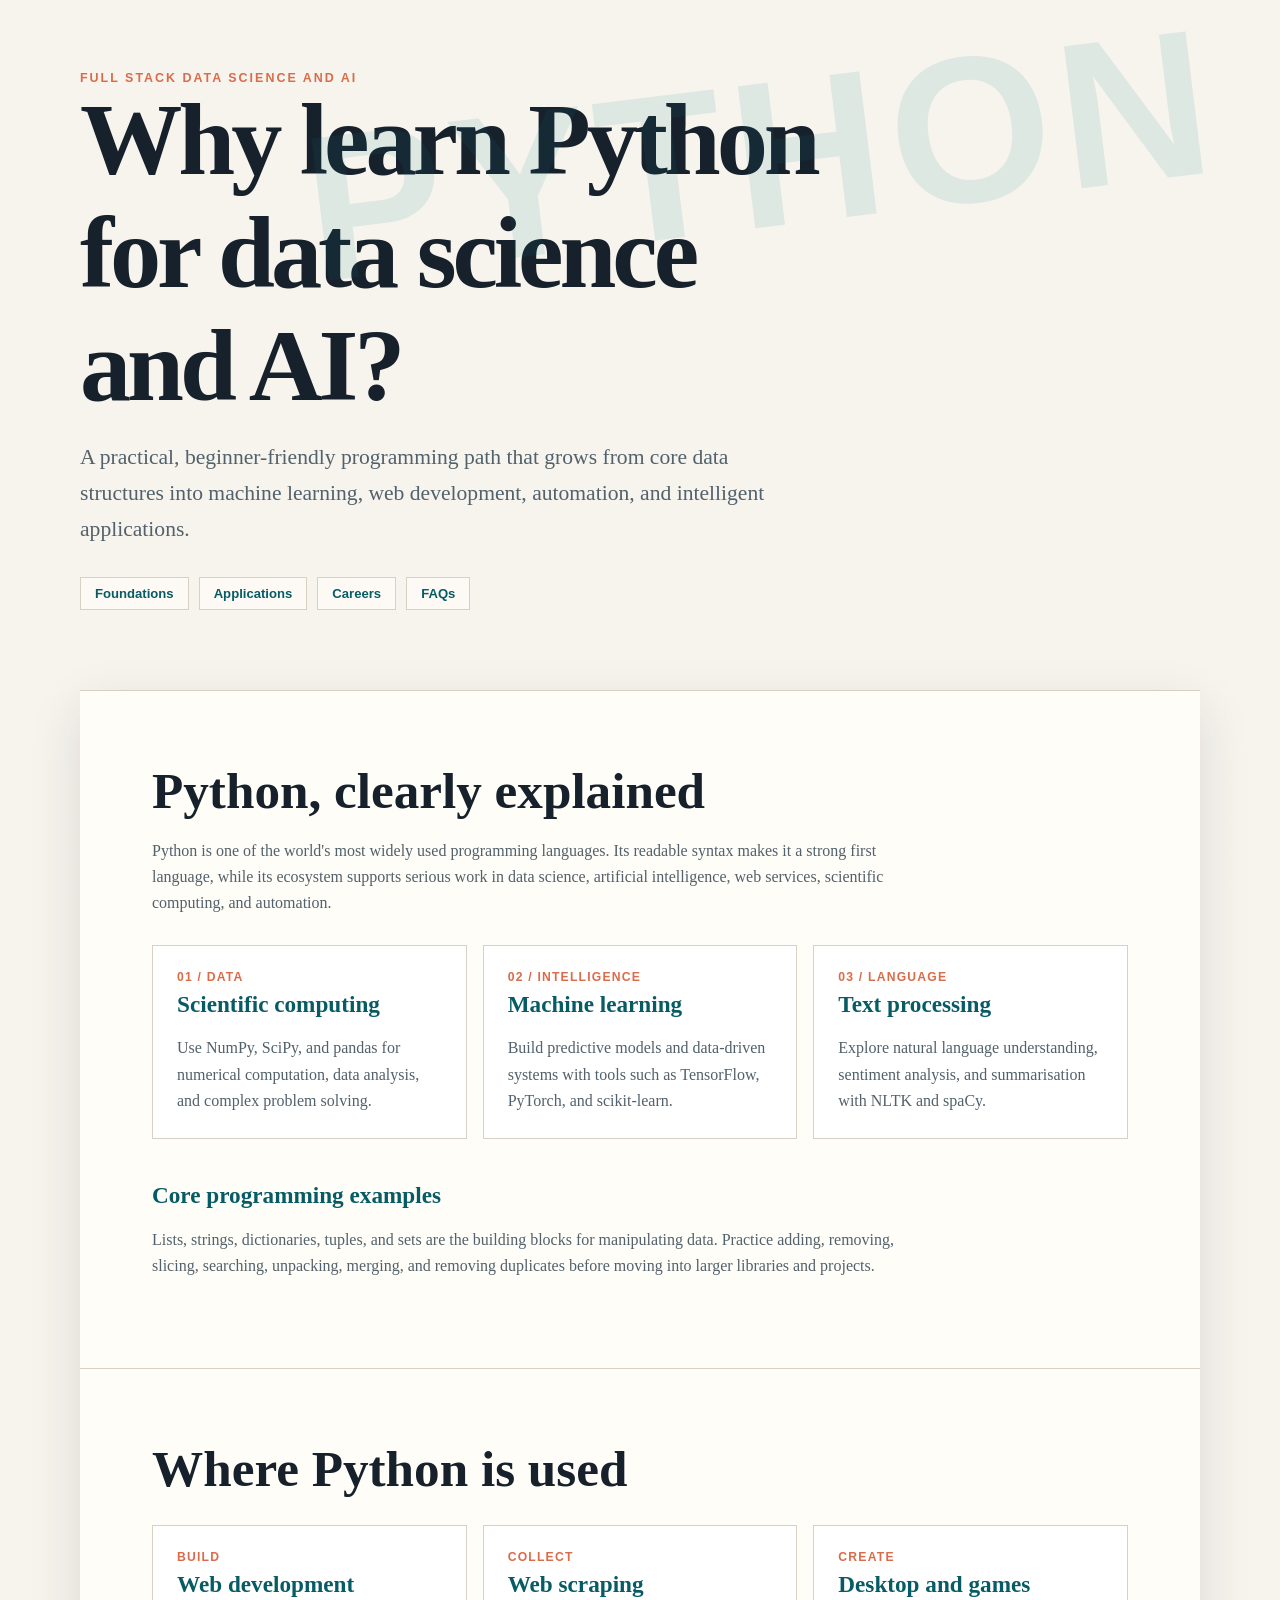
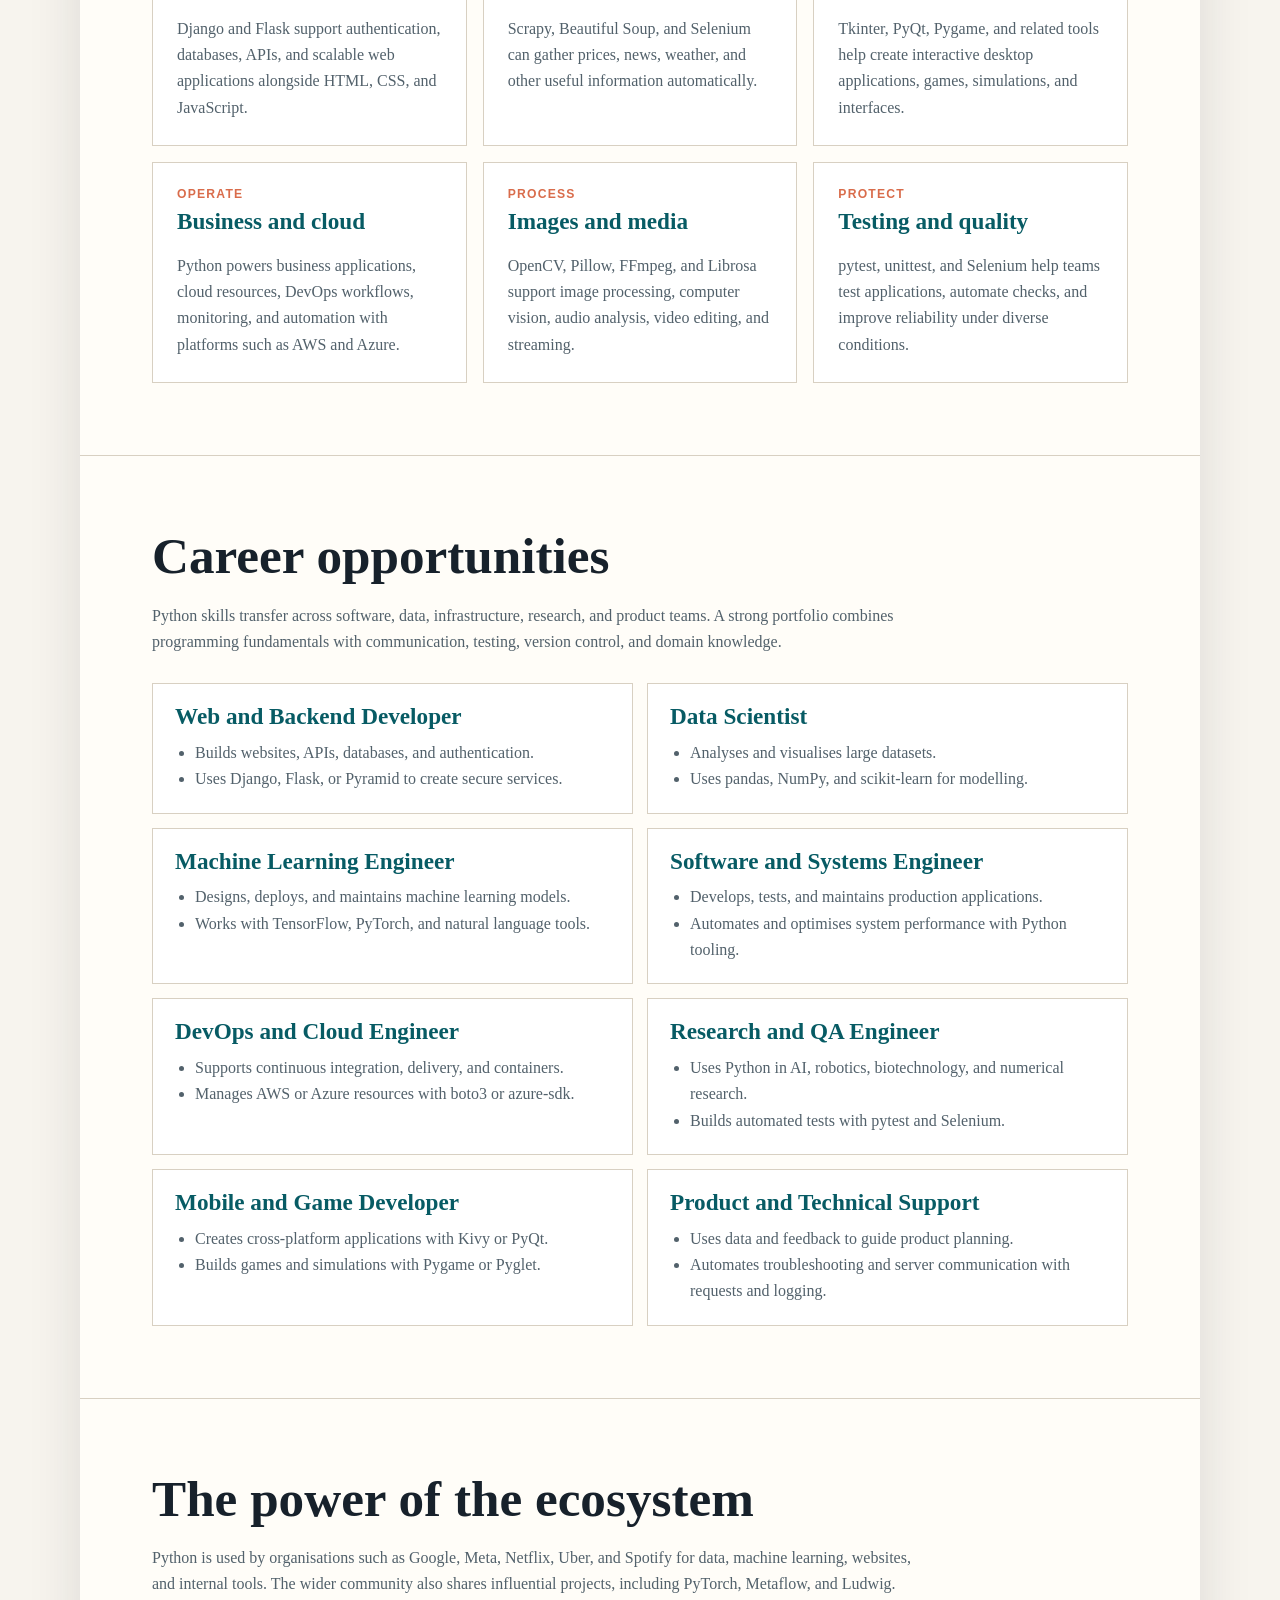
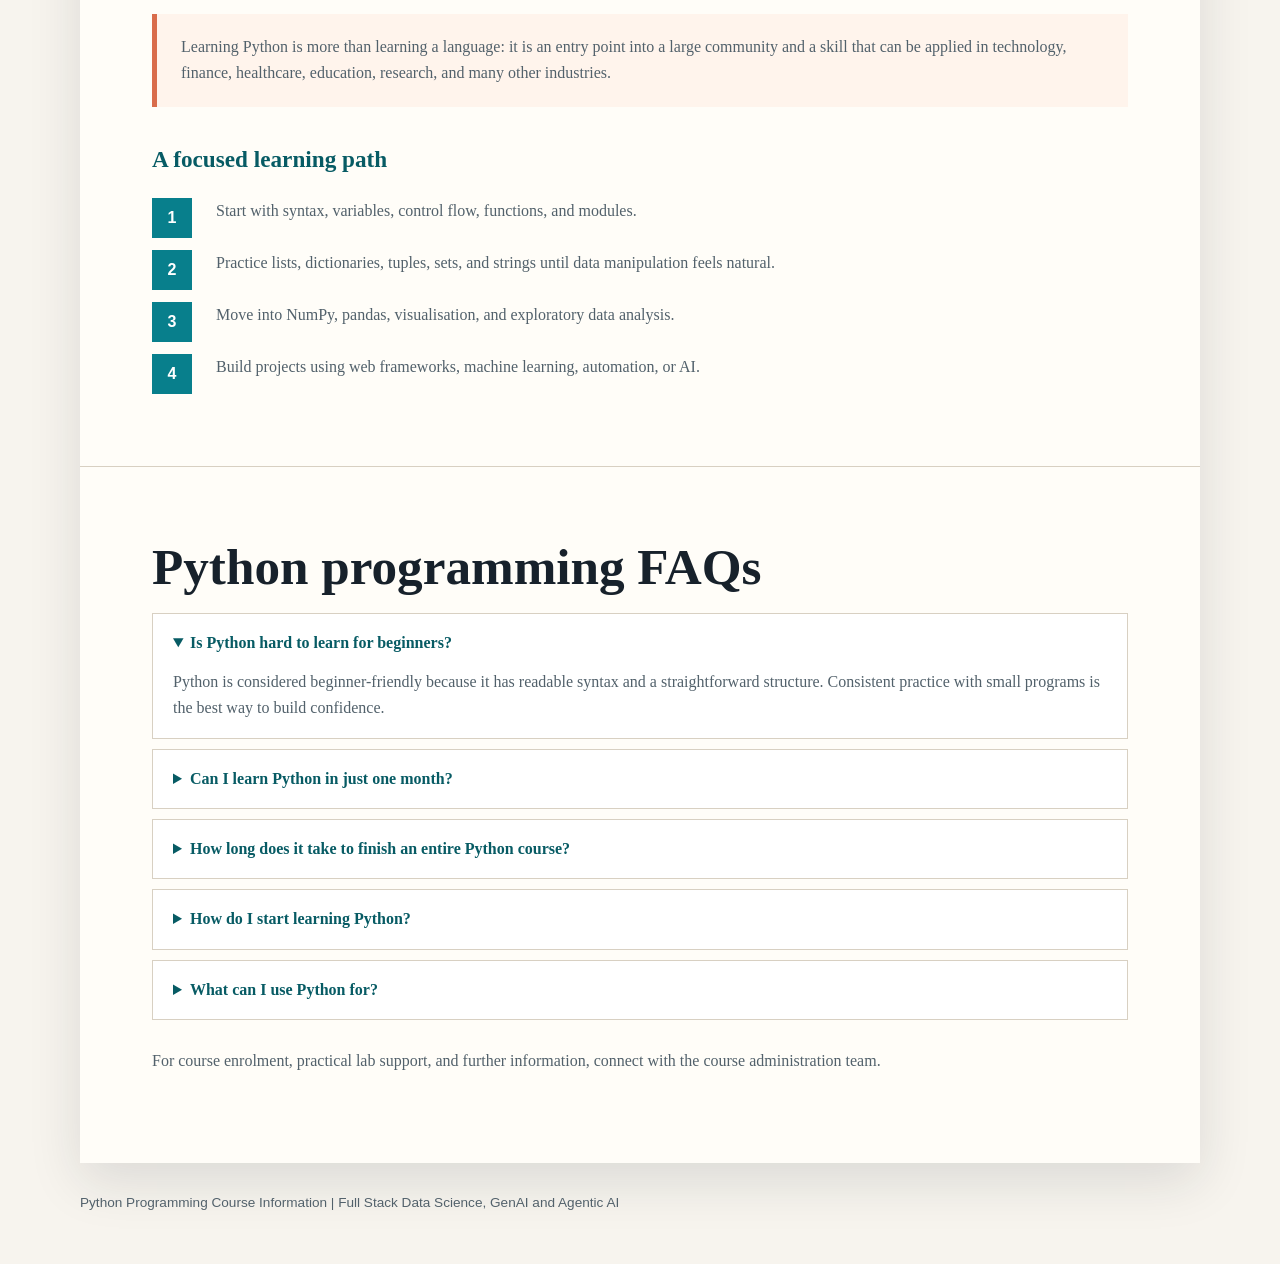
==== docs/info.html @ bd13ff9f "Add initial Jupyter notebook for set operations, update README with course overview, and create cour" ====
<!doctype html>
<html lang="en">
<head>
  <meta charset="utf-8">
  <meta name="viewport" content="width=device-width, initial-scale=1">
  <meta name="description" content="Python programming course overview for data science, machine learning, AI, and software development.">
  <title>Python Programming | Course Information</title>
  <style>
    :root { --ink: #17212b; --muted: #52616b; --paper: #f7f4ee; --surface: #fffdf8; --line: #d8d0c2; --teal: #087f8c; --teal-dark: #075b64; --coral: #d96c4b; --shadow: 0 18px 50px rgba(23, 33, 43, 0.12); }
    * { box-sizing: border-box; }
    html { scroll-behavior: smooth; }
    body { margin: 0; color: var(--ink); background: var(--paper); font-family: Georgia, "Times New Roman", serif; line-height: 1.65; }
    body::before { content: ""; position: fixed; inset: 0; z-index: -1; opacity: 0.38; background-image: linear-gradient(135deg, rgba(8, 127, 140, 0.08) 1px, transparent 1px), linear-gradient(45deg, rgba(217, 108, 75, 0.06) 1px, transparent 1px); background-size: 34px 34px; }
    a { color: var(--teal-dark); }
    .page { width: min(1120px, calc(100% - 32px)); margin: 0 auto; }
    header { min-height: 520px; display: grid; align-items: end; padding: 72px 0 80px; position: relative; }
    header::after { content: "PYTHON"; position: absolute; right: -20px; top: 72px; color: rgba(8, 127, 140, 0.1); font: 900 clamp(5rem, 18vw, 13rem)/0.8 Arial, sans-serif; letter-spacing: 0.04em; transform: rotate(-7deg); pointer-events: none; }
    .eyebrow { color: var(--coral); font: 700 0.78rem/1 Arial, sans-serif; letter-spacing: 0.16em; text-transform: uppercase; }
    h1, h2, h3 { line-height: 1.1; margin: 0 0 18px; }
    h1 { max-width: 760px; font-size: clamp(3.2rem, 8vw, 6.8rem); letter-spacing: -0.04em; }
    h2 { font-size: clamp(2rem, 4vw, 3.3rem); }
    h3 { font-size: 1.45rem; color: var(--teal-dark); }
    .lead { max-width: 700px; margin: 0; color: var(--muted); font-size: clamp(1.1rem, 2vw, 1.35rem); }
    nav { display: flex; flex-wrap: wrap; gap: 10px; margin-top: 30px; position: relative; z-index: 1; }
    nav a { padding: 8px 14px; border: 1px solid var(--line); background: rgba(255, 253, 248, 0.75); text-decoration: none; font: 700 0.82rem Arial, sans-serif; }
    nav a:hover { border-color: var(--teal); color: var(--teal); }
    main { background: var(--surface); box-shadow: var(--shadow); }
    section { padding: clamp(34px, 6vw, 72px); border-top: 1px solid var(--line); }
    .section-intro { max-width: 760px; color: var(--muted); }
    .grid { display: grid; grid-template-columns: repeat(3, 1fr); gap: 16px; margin-top: 28px; }
    .tile, .role, details { border: 1px solid var(--line); background: #fff; }
    .tile { padding: 24px; min-height: 190px; }
    .tile strong { display: block; margin-bottom: 8px; color: var(--coral); font: 700 0.76rem Arial, sans-serif; letter-spacing: 0.1em; text-transform: uppercase; }
    .tile p, .role p { margin: 0; color: var(--muted); }
    .roles { display: grid; grid-template-columns: repeat(2, 1fr); gap: 14px; margin-top: 28px; }
    .role { padding: 20px 22px; }
    .role h3 { margin-bottom: 8px; }
    .role ul { margin: 10px 0 0; padding-left: 20px; color: var(--muted); }
    .steps { counter-reset: step; display: grid; gap: 12px; margin-top: 26px; }
    .step { display: grid; grid-template-columns: 48px 1fr; gap: 16px; align-items: start; }
    .step::before { counter-increment: step; content: counter(step); display: grid; place-items: center; width: 40px; height: 40px; background: var(--teal); color: white; font: 700 1rem Arial, sans-serif; }
    .step p { margin: 0; color: var(--muted); }
    details { margin-top: 10px; padding: 16px 20px; }
    summary { cursor: pointer; color: var(--teal-dark); font-weight: 700; }
    details p { margin: 12px 0 0; color: var(--muted); }
    .callout { border-left: 5px solid var(--coral); padding: 20px 24px; background: #fff4ec; color: var(--muted); }
    footer { padding: 32px 0 54px; color: var(--muted); font: 0.85rem Arial, sans-serif; }
    @media (max-width: 760px) { .page { width: min(100% - 20px, 1120px); } header { min-height: 470px; padding-top: 52px; } header::after { right: -10px; top: 80px; font-size: 5rem; } .grid, .roles { grid-template-columns: 1fr; } section { padding: 34px 24px; } }
  </style>
</head>
<body>
  <div class="page">
    <header>
      <div>
        <div class="eyebrow">Full Stack Data Science and AI</div>
        <h1>Why learn Python for data science and AI?</h1>
        <p class="lead">A practical, beginner-friendly programming path that grows from core data structures into machine learning, web development, automation, and intelligent applications.</p>
        <nav aria-label="Page sections"><a href="#foundations">Foundations</a><a href="#applications">Applications</a><a href="#careers">Careers</a><a href="#faqs">FAQs</a></nav>
      </div>
    </header>
    <main>
      <section id="foundations">
        <h2>Python, clearly explained</h2>
        <p class="section-intro">Python is one of the world's most widely used programming languages. Its readable syntax makes it a strong first language, while its ecosystem supports serious work in data science, artificial intelligence, web services, scientific computing, and automation.</p>
        <div class="grid"><article class="tile"><strong>01 / Data</strong><h3>Scientific computing</h3><p>Use NumPy, SciPy, and pandas for numerical computation, data analysis, and complex problem solving.</p></article><article class="tile"><strong>02 / Intelligence</strong><h3>Machine learning</h3><p>Build predictive models and data-driven systems with tools such as TensorFlow, PyTorch, and scikit-learn.</p></article><article class="tile"><strong>03 / Language</strong><h3>Text processing</h3><p>Explore natural language understanding, sentiment analysis, and summarisation with NLTK and spaCy.</p></article></div>
        <h3 style="margin-top:44px">Core programming examples</h3><p class="section-intro">Lists, strings, dictionaries, tuples, and sets are the building blocks for manipulating data. Practice adding, removing, slicing, searching, unpacking, merging, and removing duplicates before moving into larger libraries and projects.</p>
      </section>
      <section id="applications">
        <h2>Where Python is used</h2>
        <div class="grid"><article class="tile"><strong>Build</strong><h3>Web development</h3><p>Django and Flask support authentication, databases, APIs, and scalable web applications alongside HTML, CSS, and JavaScript.</p></article><article class="tile"><strong>Collect</strong><h3>Web scraping</h3><p>Scrapy, Beautiful Soup, and Selenium can gather prices, news, weather, and other useful information automatically.</p></article><article class="tile"><strong>Create</strong><h3>Desktop and games</h3><p>Tkinter, PyQt, Pygame, and related tools help create interactive desktop applications, games, simulations, and interfaces.</p></article><article class="tile"><strong>Operate</strong><h3>Business and cloud</h3><p>Python powers business applications, cloud resources, DevOps workflows, monitoring, and automation with platforms such as AWS and Azure.</p></article><article class="tile"><strong>Process</strong><h3>Images and media</h3><p>OpenCV, Pillow, FFmpeg, and Librosa support image processing, computer vision, audio analysis, video editing, and streaming.</p></article><article class="tile"><strong>Protect</strong><h3>Testing and quality</h3><p>pytest, unittest, and Selenium help teams test applications, automate checks, and improve reliability under diverse conditions.</p></article></div>
      </section>
      <section id="careers">
        <h2>Career opportunities</h2><p class="section-intro">Python skills transfer across software, data, infrastructure, research, and product teams. A strong portfolio combines programming fundamentals with communication, testing, version control, and domain knowledge.</p>
        <div class="roles"><article class="role"><h3>Web and Backend Developer</h3><ul><li>Builds websites, APIs, databases, and authentication.</li><li>Uses Django, Flask, or Pyramid to create secure services.</li></ul></article><article class="role"><h3>Data Scientist</h3><ul><li>Analyses and visualises large datasets.</li><li>Uses pandas, NumPy, and scikit-learn for modelling.</li></ul></article><article class="role"><h3>Machine Learning Engineer</h3><ul><li>Designs, deploys, and maintains machine learning models.</li><li>Works with TensorFlow, PyTorch, and natural language tools.</li></ul></article><article class="role"><h3>Software and Systems Engineer</h3><ul><li>Develops, tests, and maintains production applications.</li><li>Automates and optimises system performance with Python tooling.</li></ul></article><article class="role"><h3>DevOps and Cloud Engineer</h3><ul><li>Supports continuous integration, delivery, and containers.</li><li>Manages AWS or Azure resources with boto3 or azure-sdk.</li></ul></article><article class="role"><h3>Research and QA Engineer</h3><ul><li>Uses Python in AI, robotics, biotechnology, and numerical research.</li><li>Builds automated tests with pytest and Selenium.</li></ul></article><article class="role"><h3>Mobile and Game Developer</h3><ul><li>Creates cross-platform applications with Kivy or PyQt.</li><li>Builds games and simulations with Pygame or Pyglet.</li></ul></article><article class="role"><h3>Product and Technical Support</h3><ul><li>Uses data and feedback to guide product planning.</li><li>Automates troubleshooting and server communication with requests and logging.</li></ul></article></div>
      </section>
      <section>
        <h2>The power of the ecosystem</h2><p class="section-intro">Python is used by organisations such as Google, Meta, Netflix, Uber, and Spotify for data, machine learning, websites, and internal tools. The wider community also shares influential projects, including PyTorch, Metaflow, and Ludwig.</p><div class="callout">Learning Python is more than learning a language: it is an entry point into a large community and a skill that can be applied in technology, finance, healthcare, education, research, and many other industries.</div>
        <h3 style="margin-top:40px">A focused learning path</h3><div class="steps"><div class="step"><p>Start with syntax, variables, control flow, functions, and modules.</p></div><div class="step"><p>Practice lists, dictionaries, tuples, sets, and strings until data manipulation feels natural.</p></div><div class="step"><p>Move into NumPy, pandas, visualisation, and exploratory data analysis.</p></div><div class="step"><p>Build projects using web frameworks, machine learning, automation, or AI.</p></div></div>
      </section>
      <section id="faqs">
        <h2>Python programming FAQs</h2><details open><summary>Is Python hard to learn for beginners?</summary><p>Python is considered beginner-friendly because it has readable syntax and a straightforward structure. Consistent practice with small programs is the best way to build confidence.</p></details><details><summary>Can I learn Python in just one month?</summary><p>One month is enough to build a foundation with regular practice. Becoming effective across data science, web development, or AI takes continued study and project work.</p></details><details><summary>How long does it take to finish an entire Python course?</summary><p>The time depends on your starting point, weekly practice, and the depth of the projects. Focus on measurable skills and working examples rather than a fixed calendar deadline.</p></details><details><summary>How do I start learning Python?</summary><p>Begin with syntax and core data structures, then run the notebooks in the repository's <code>01-python</code> directory. Progress from guided exercises to small independent projects.</p></details><details><summary>What can I use Python for?</summary><p>You can use Python for data analysis, machine learning, AI, websites, APIs, automation, scraping, desktop apps, games, testing, cloud operations, and scientific research.</p></details><p style="margin-top:28px;color:var(--muted)">For course enrolment, practical lab support, and further information, connect with the course administration team.</p>
      </section>
    </main>
    <footer>Python Programming Course Information | Full Stack Data Science, GenAI and Agentic AI</footer>
  </div>
</body>
</html>
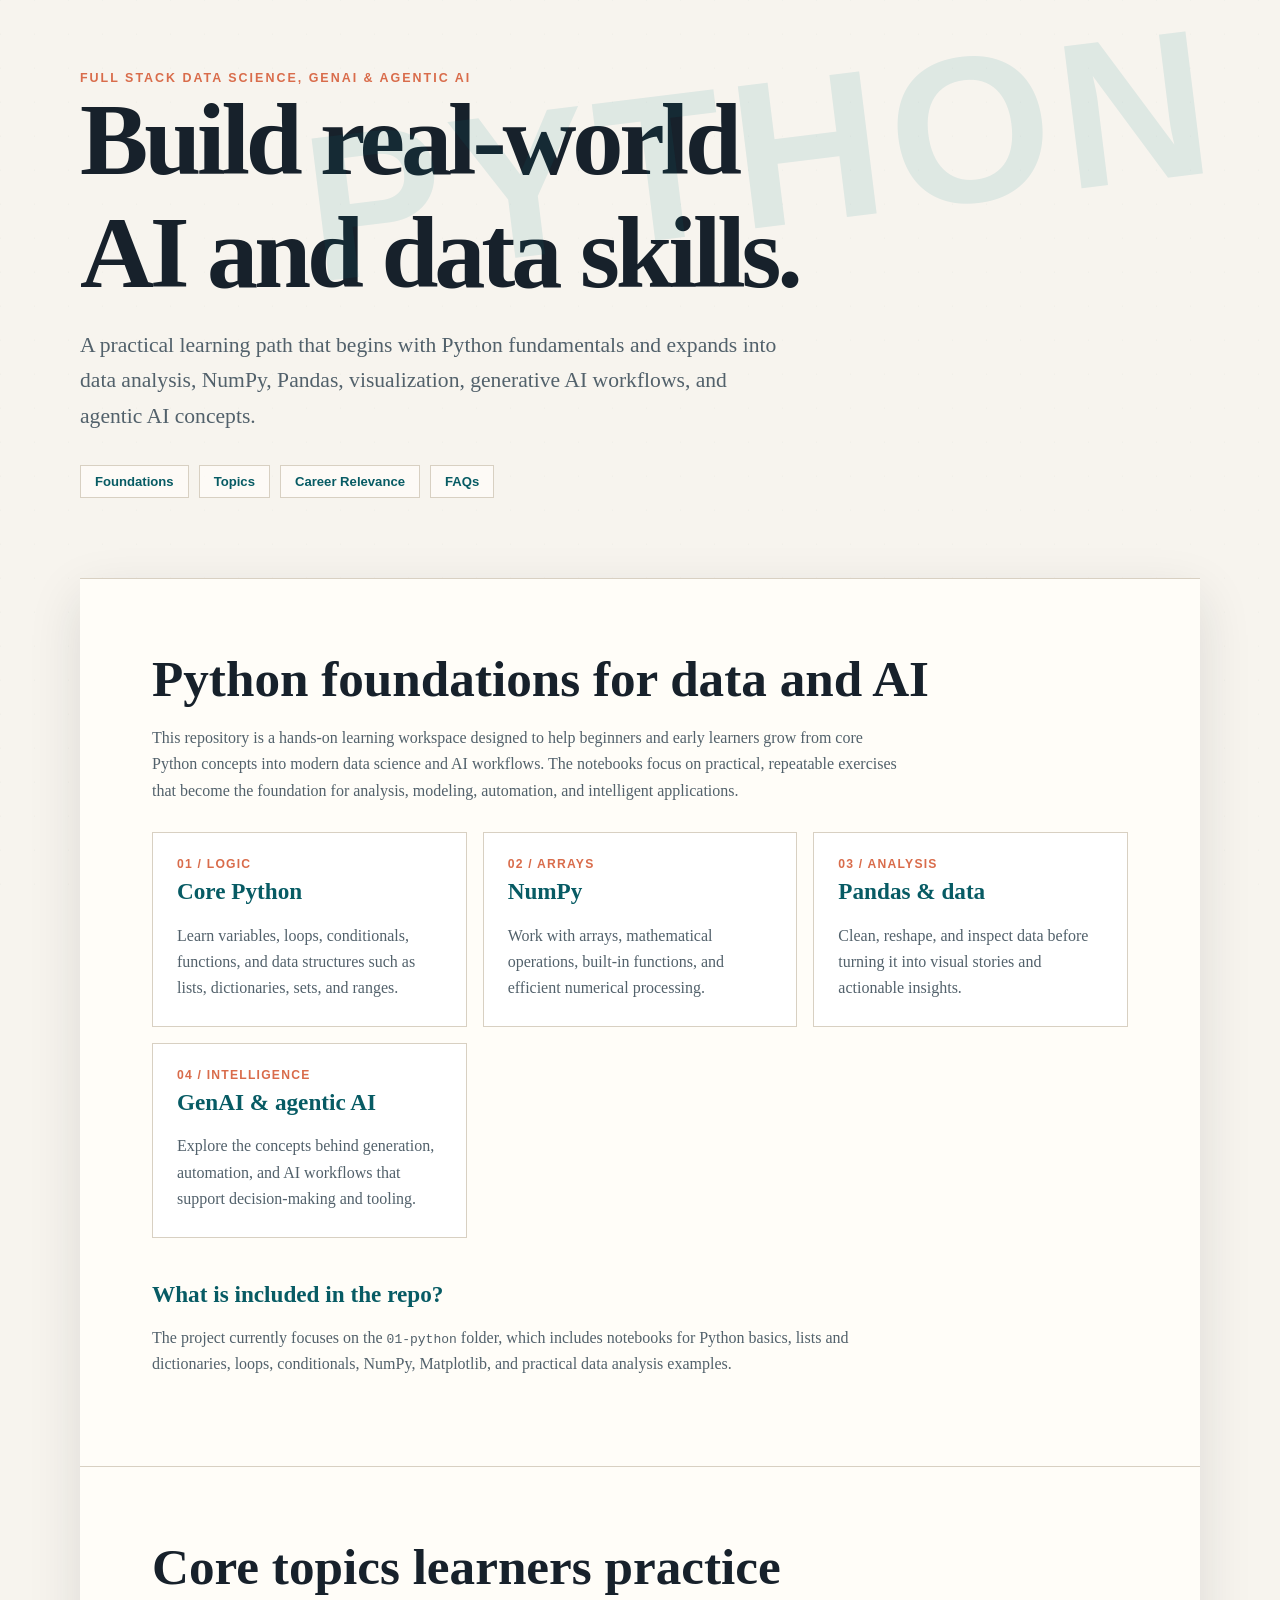
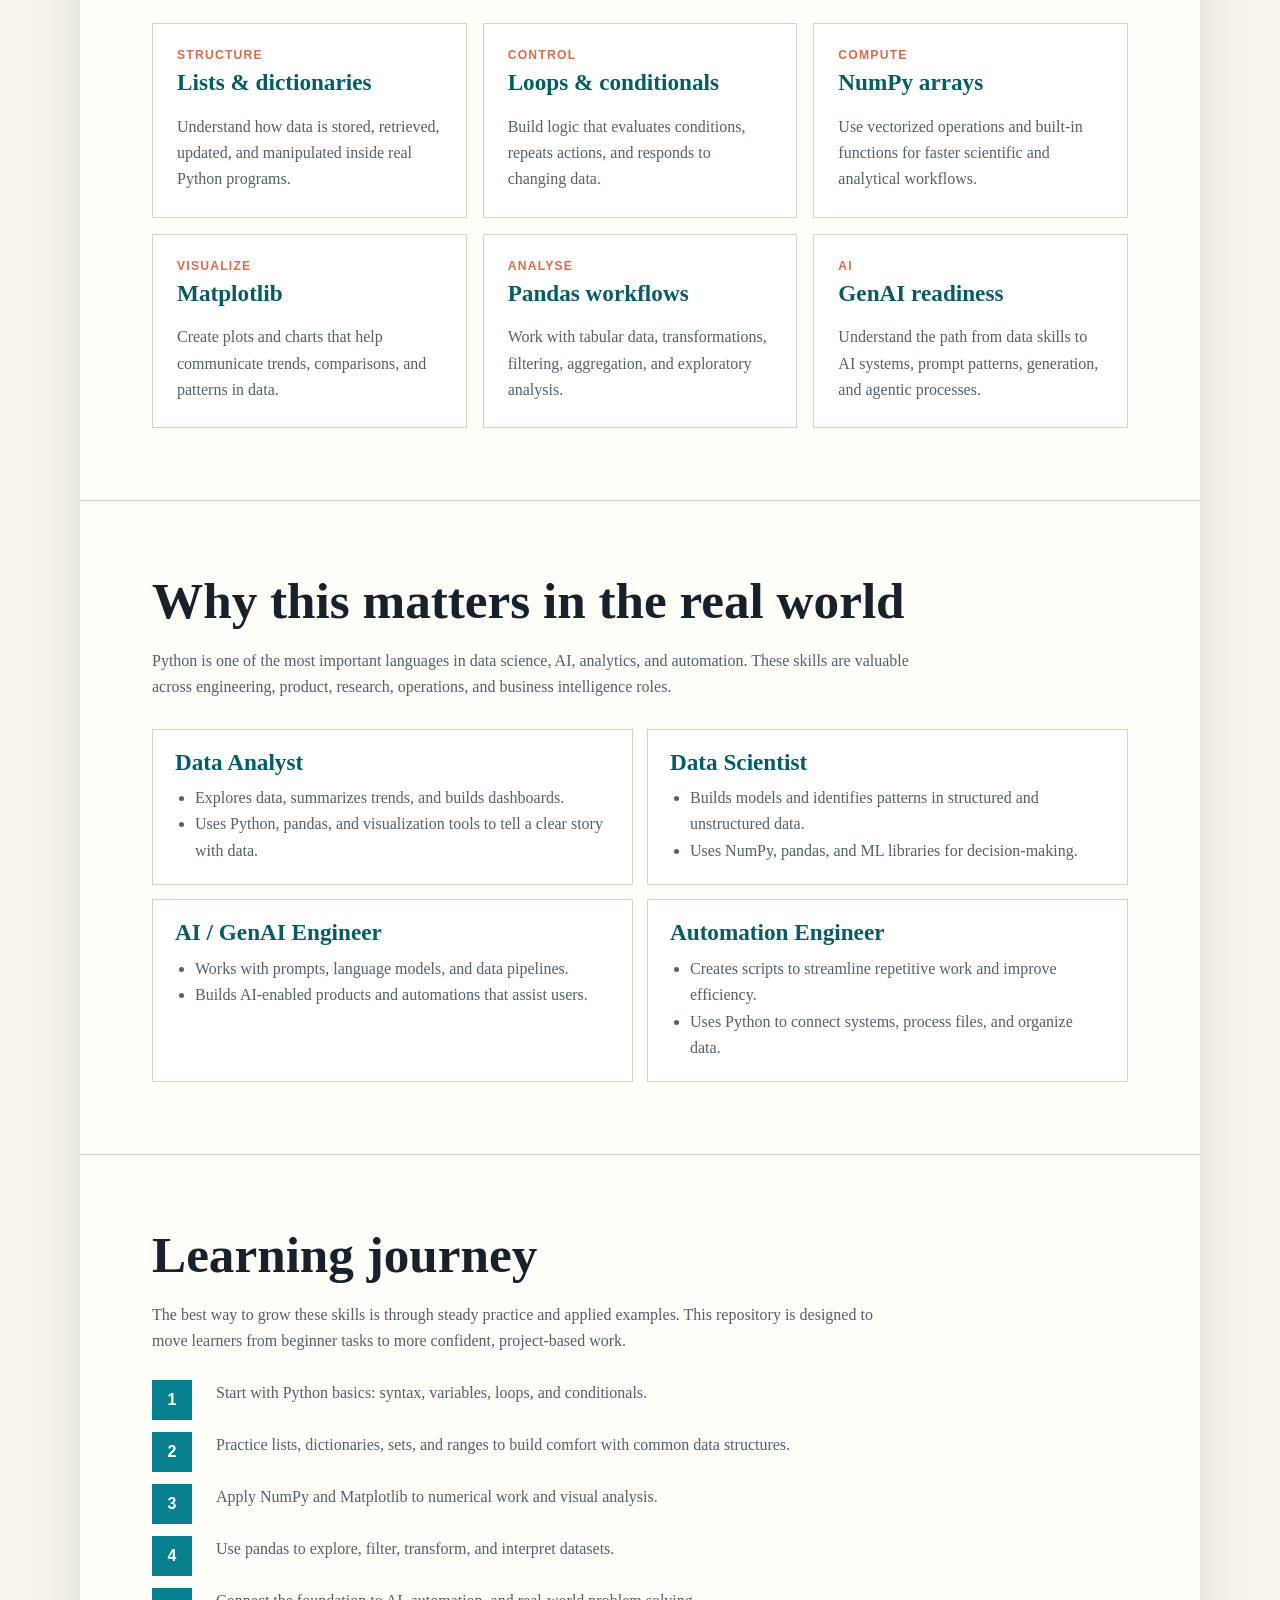
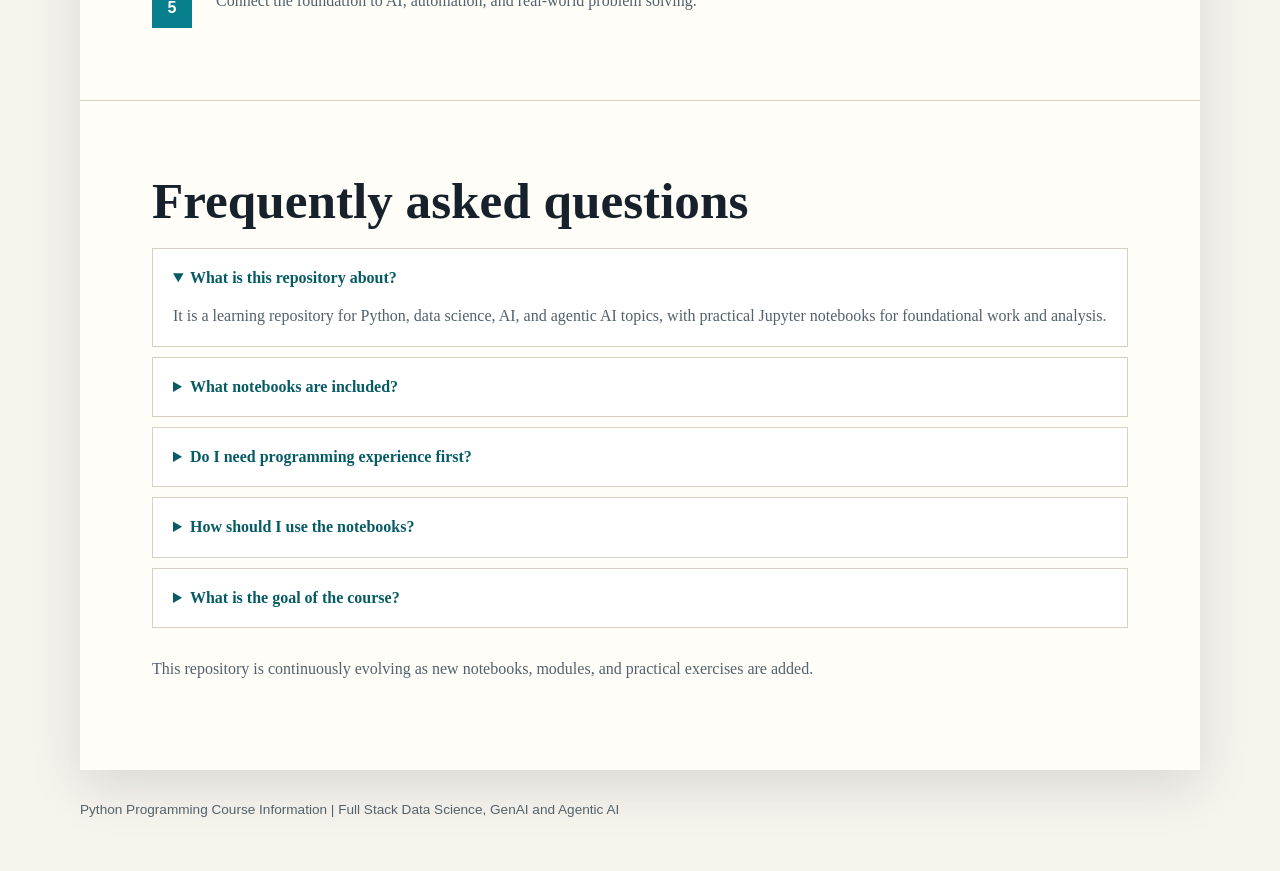
==== commit 289e86df: "Update README and info.html for enhanced clarity on course structure and learning objectives" ====
--- a/docs/info.html
+++ b/docs/info.html
@@ -52,33 +52,65 @@
   <div class="page">
     <header>
       <div>
-        <div class="eyebrow">Full Stack Data Science and AI</div>
-        <h1>Why learn Python for data science and AI?</h1>
-        <p class="lead">A practical, beginner-friendly programming path that grows from core data structures into machine learning, web development, automation, and intelligent applications.</p>
-        <nav aria-label="Page sections"><a href="#foundations">Foundations</a><a href="#applications">Applications</a><a href="#careers">Careers</a><a href="#faqs">FAQs</a></nav>
+        <div class="eyebrow">Full Stack Data Science, GenAI & Agentic AI</div>
+        <h1>Build real-world AI and data skills.</h1>
+        <p class="lead">A practical learning path that begins with Python fundamentals and expands into data analysis, NumPy, Pandas, visualization, generative AI workflows, and agentic AI concepts.</p>
+        <nav aria-label="Page sections"><a href="#foundations">Foundations</a><a href="#applications">Topics</a><a href="#careers">Career Relevance</a><a href="#faqs">FAQs</a></nav>
       </div>
     </header>
     <main>
       <section id="foundations">
-        <h2>Python, clearly explained</h2>
-        <p class="section-intro">Python is one of the world's most widely used programming languages. Its readable syntax makes it a strong first language, while its ecosystem supports serious work in data science, artificial intelligence, web services, scientific computing, and automation.</p>
-        <div class="grid"><article class="tile"><strong>01 / Data</strong><h3>Scientific computing</h3><p>Use NumPy, SciPy, and pandas for numerical computation, data analysis, and complex problem solving.</p></article><article class="tile"><strong>02 / Intelligence</strong><h3>Machine learning</h3><p>Build predictive models and data-driven systems with tools such as TensorFlow, PyTorch, and scikit-learn.</p></article><article class="tile"><strong>03 / Language</strong><h3>Text processing</h3><p>Explore natural language understanding, sentiment analysis, and summarisation with NLTK and spaCy.</p></article></div>
-        <h3 style="margin-top:44px">Core programming examples</h3><p class="section-intro">Lists, strings, dictionaries, tuples, and sets are the building blocks for manipulating data. Practice adding, removing, slicing, searching, unpacking, merging, and removing duplicates before moving into larger libraries and projects.</p>
+        <h2>Python foundations for data and AI</h2>
+        <p class="section-intro">This repository is a hands-on learning workspace designed to help beginners and early learners grow from core Python concepts into modern data science and AI workflows. The notebooks focus on practical, repeatable exercises that become the foundation for analysis, modeling, automation, and intelligent applications.</p>
+        <div class="grid">
+          <article class="tile"><strong>01 / Logic</strong><h3>Core Python</h3><p>Learn variables, loops, conditionals, functions, and data structures such as lists, dictionaries, sets, and ranges.</p></article>
+          <article class="tile"><strong>02 / Arrays</strong><h3>NumPy</h3><p>Work with arrays, mathematical operations, built-in functions, and efficient numerical processing.</p></article>
+          <article class="tile"><strong>03 / Analysis</strong><h3>Pandas & data</h3><p>Clean, reshape, and inspect data before turning it into visual stories and actionable insights.</p></article>
+          <article class="tile"><strong>04 / Intelligence</strong><h3>GenAI & agentic AI</h3><p>Explore the concepts behind generation, automation, and AI workflows that support decision-making and tooling.</p></article>
+        </div>
+        <h3 style="margin-top:44px">What is included in the repo?</h3>
+        <p class="section-intro">The project currently focuses on the <code>01-python</code> folder, which includes notebooks for Python basics, lists and dictionaries, loops, conditionals, NumPy, Matplotlib, and practical data analysis examples.</p>
       </section>
       <section id="applications">
-        <h2>Where Python is used</h2>
-        <div class="grid"><article class="tile"><strong>Build</strong><h3>Web development</h3><p>Django and Flask support authentication, databases, APIs, and scalable web applications alongside HTML, CSS, and JavaScript.</p></article><article class="tile"><strong>Collect</strong><h3>Web scraping</h3><p>Scrapy, Beautiful Soup, and Selenium can gather prices, news, weather, and other useful information automatically.</p></article><article class="tile"><strong>Create</strong><h3>Desktop and games</h3><p>Tkinter, PyQt, Pygame, and related tools help create interactive desktop applications, games, simulations, and interfaces.</p></article><article class="tile"><strong>Operate</strong><h3>Business and cloud</h3><p>Python powers business applications, cloud resources, DevOps workflows, monitoring, and automation with platforms such as AWS and Azure.</p></article><article class="tile"><strong>Process</strong><h3>Images and media</h3><p>OpenCV, Pillow, FFmpeg, and Librosa support image processing, computer vision, audio analysis, video editing, and streaming.</p></article><article class="tile"><strong>Protect</strong><h3>Testing and quality</h3><p>pytest, unittest, and Selenium help teams test applications, automate checks, and improve reliability under diverse conditions.</p></article></div>
+        <h2>Core topics learners practice</h2>
+        <div class="grid">
+          <article class="tile"><strong>Structure</strong><h3>Lists & dictionaries</h3><p>Understand how data is stored, retrieved, updated, and manipulated inside real Python programs.</p></article>
+          <article class="tile"><strong>Control</strong><h3>Loops & conditionals</h3><p>Build logic that evaluates conditions, repeats actions, and responds to changing data.</p></article>
+          <article class="tile"><strong>Compute</strong><h3>NumPy arrays</h3><p>Use vectorized operations and built-in functions for faster scientific and analytical workflows.</p></article>
+          <article class="tile"><strong>Visualize</strong><h3>Matplotlib</h3><p>Create plots and charts that help communicate trends, comparisons, and patterns in data.</p></article>
+          <article class="tile"><strong>Analyse</strong><h3>Pandas workflows</h3><p>Work with tabular data, transformations, filtering, aggregation, and exploratory analysis.</p></article>
+          <article class="tile"><strong>AI</strong><h3>GenAI readiness</h3><p>Understand the path from data skills to AI systems, prompt patterns, generation, and agentic processes.</p></article>
+        </div>
       </section>
       <section id="careers">
-        <h2>Career opportunities</h2><p class="section-intro">Python skills transfer across software, data, infrastructure, research, and product teams. A strong portfolio combines programming fundamentals with communication, testing, version control, and domain knowledge.</p>
-        <div class="roles"><article class="role"><h3>Web and Backend Developer</h3><ul><li>Builds websites, APIs, databases, and authentication.</li><li>Uses Django, Flask, or Pyramid to create secure services.</li></ul></article><article class="role"><h3>Data Scientist</h3><ul><li>Analyses and visualises large datasets.</li><li>Uses pandas, NumPy, and scikit-learn for modelling.</li></ul></article><article class="role"><h3>Machine Learning Engineer</h3><ul><li>Designs, deploys, and maintains machine learning models.</li><li>Works with TensorFlow, PyTorch, and natural language tools.</li></ul></article><article class="role"><h3>Software and Systems Engineer</h3><ul><li>Develops, tests, and maintains production applications.</li><li>Automates and optimises system performance with Python tooling.</li></ul></article><article class="role"><h3>DevOps and Cloud Engineer</h3><ul><li>Supports continuous integration, delivery, and containers.</li><li>Manages AWS or Azure resources with boto3 or azure-sdk.</li></ul></article><article class="role"><h3>Research and QA Engineer</h3><ul><li>Uses Python in AI, robotics, biotechnology, and numerical research.</li><li>Builds automated tests with pytest and Selenium.</li></ul></article><article class="role"><h3>Mobile and Game Developer</h3><ul><li>Creates cross-platform applications with Kivy or PyQt.</li><li>Builds games and simulations with Pygame or Pyglet.</li></ul></article><article class="role"><h3>Product and Technical Support</h3><ul><li>Uses data and feedback to guide product planning.</li><li>Automates troubleshooting and server communication with requests and logging.</li></ul></article></div>
+        <h2>Why this matters in the real world</h2>
+        <p class="section-intro">Python is one of the most important languages in data science, AI, analytics, and automation. These skills are valuable across engineering, product, research, operations, and business intelligence roles.</p>
+        <div class="roles">
+          <article class="role"><h3>Data Analyst</h3><ul><li>Explores data, summarizes trends, and builds dashboards.</li><li>Uses Python, pandas, and visualization tools to tell a clear story with data.</li></ul></article>
+          <article class="role"><h3>Data Scientist</h3><ul><li>Builds models and identifies patterns in structured and unstructured data.</li><li>Uses NumPy, pandas, and ML libraries for decision-making.</li></ul></article>
+          <article class="role"><h3>AI / GenAI Engineer</h3><ul><li>Works with prompts, language models, and data pipelines.</li><li>Builds AI-enabled products and automations that assist users.</li></ul></article>
+          <article class="role"><h3>Automation Engineer</h3><ul><li>Creates scripts to streamline repetitive work and improve efficiency.</li><li>Uses Python to connect systems, process files, and organize data.</li></ul></article>
+        </div>
       </section>
       <section>
-        <h2>The power of the ecosystem</h2><p class="section-intro">Python is used by organisations such as Google, Meta, Netflix, Uber, and Spotify for data, machine learning, websites, and internal tools. The wider community also shares influential projects, including PyTorch, Metaflow, and Ludwig.</p><div class="callout">Learning Python is more than learning a language: it is an entry point into a large community and a skill that can be applied in technology, finance, healthcare, education, research, and many other industries.</div>
-        <h3 style="margin-top:40px">A focused learning path</h3><div class="steps"><div class="step"><p>Start with syntax, variables, control flow, functions, and modules.</p></div><div class="step"><p>Practice lists, dictionaries, tuples, sets, and strings until data manipulation feels natural.</p></div><div class="step"><p>Move into NumPy, pandas, visualisation, and exploratory data analysis.</p></div><div class="step"><p>Build projects using web frameworks, machine learning, automation, or AI.</p></div></div>
+        <h2>Learning journey</h2>
+        <p class="section-intro">The best way to grow these skills is through steady practice and applied examples. This repository is designed to move learners from beginner tasks to more confident, project-based work.</p>
+        <div class="steps">
+          <div class="step"><p>Start with Python basics: syntax, variables, loops, and conditionals.</p></div>
+          <div class="step"><p>Practice lists, dictionaries, sets, and ranges to build comfort with common data structures.</p></div>
+          <div class="step"><p>Apply NumPy and Matplotlib to numerical work and visual analysis.</p></div>
+          <div class="step"><p>Use pandas to explore, filter, transform, and interpret datasets.</p></div>
+          <div class="step"><p>Connect the foundation to AI, automation, and real-world problem solving.</p></div>
+        </div>
       </section>
       <section id="faqs">
-        <h2>Python programming FAQs</h2><details open><summary>Is Python hard to learn for beginners?</summary><p>Python is considered beginner-friendly because it has readable syntax and a straightforward structure. Consistent practice with small programs is the best way to build confidence.</p></details><details><summary>Can I learn Python in just one month?</summary><p>One month is enough to build a foundation with regular practice. Becoming effective across data science, web development, or AI takes continued study and project work.</p></details><details><summary>How long does it take to finish an entire Python course?</summary><p>The time depends on your starting point, weekly practice, and the depth of the projects. Focus on measurable skills and working examples rather than a fixed calendar deadline.</p></details><details><summary>How do I start learning Python?</summary><p>Begin with syntax and core data structures, then run the notebooks in the repository's <code>01-python</code> directory. Progress from guided exercises to small independent projects.</p></details><details><summary>What can I use Python for?</summary><p>You can use Python for data analysis, machine learning, AI, websites, APIs, automation, scraping, desktop apps, games, testing, cloud operations, and scientific research.</p></details><p style="margin-top:28px;color:var(--muted)">For course enrolment, practical lab support, and further information, connect with the course administration team.</p>
+        <h2>Frequently asked questions</h2>
+        <details open><summary>What is this repository about?</summary><p>It is a learning repository for Python, data science, AI, and agentic AI topics, with practical Jupyter notebooks for foundational work and analysis.</p></details>
+        <details><summary>What notebooks are included?</summary><p>The repository includes notebooks covering lists, dictionaries, sets, loops, conditionals, NumPy, Matplotlib, Pandas, and data analysis workflows.</p></details>
+        <details><summary>Do I need programming experience first?</summary><p>No. The materials are designed to support beginners and guide them from basic syntax to practical application.</p></details>
+        <details><summary>How should I use the notebooks?</summary><p>Open them in VS Code with Jupyter support and run the cells from top to bottom to follow the examples in sequence.</p></details>
+        <details><summary>What is the goal of the course?</summary><p>The goal is to build practical confidence in Python, data handling, analysis, and modern AI concepts so learners can move into projects and job-ready work.</p></details>
+        <p style="margin-top:28px;color:var(--muted)">This repository is continuously evolving as new notebooks, modules, and practical exercises are added.</p>
       </section>
     </main>
     <footer>Python Programming Course Information | Full Stack Data Science, GenAI and Agentic AI</footer>
